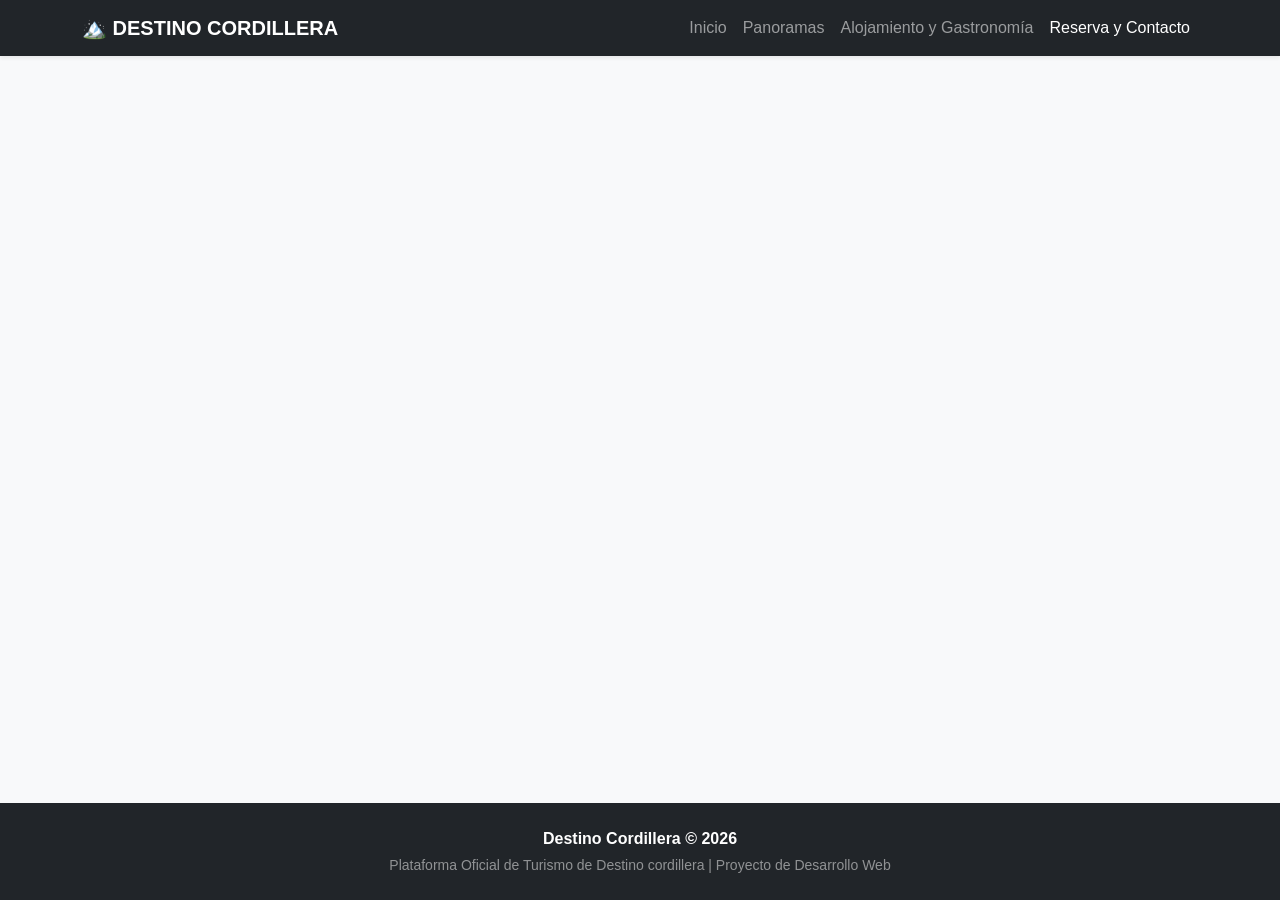
==== contacto.html @ 9ed07851 "Creación de la estructura de atencion y reservas" ====
<!DOCTYPE html>
<html lang="es">
<head>
  <meta charset="UTF-8">
  <meta name="viewport" content="width=device-width, initial-scale=1.0">
  <title>Reserva y Contacto - Destino Cordillera</title>
  <link href="https://cdn.jsdelivr.net/npm/bootstrap@5.3.3/dist/css/bootstrap.min.css" rel="stylesheet">
  <link rel="stylesheet" href="css/styles.css">
</head>
<body class="d-flex flex-column min-vh-100 bg-light">

  <header>
    <nav class="navbar navbar-expand-lg navbar-dark bg-dark shadow-sm">
      <div class="container">
        <a class="navbar-brand fw-bold text-uppercase tracking-wide" href="index.html">🏔️ Destino Cordillera</a>
        <button class="navbar-toggler" type="button" data-bs-toggle="collapse" data-bs-target="#menuNavegacion">
          <span class="navbar-toggler-icon"></span>
        </button>
        <div class="collapse navbar-collapse" id="menuNavegacion">
          <ul class="navbar-nav ms-auto">
            <li class="nav-item"><a class="nav-link" href="index.html">Inicio</a></li>
            <li class="nav-item"><a class="nav-link" href="panoramas.html">Panoramas</a></li>
            <li class="nav-item"><a class="nav-link" href="servicios.html">Alojamiento y Gastronomía</a></li>
            <li class="nav-item"><a class="nav-link active" href="contacto.html">Reserva y Contacto</a></li>
          </ul>
        </div>
      </div>
    </nav>
  </header>

  <main class="flex-grow-1">
    <!-- El formulario irá aquí en el segundo commit -->
  </main>

  <footer class="bg-dark text-white py-4 mt-auto">
    <div class="container text-center">
      <p class="fw-bold mb-1">Destino Cordillera &copy; 2026</p>
      <p class="small text-white-50 mb-0">Plataforma Oficial de Turismo de Destino cordillera | Proyecto de Desarrollo Web</p>
    </div>
  </footer>

  <script src="https://cdn.jsdelivr.net/npm/bootstrap@5.3.3/dist/js/bootstrap.bundle.min.js"></script>
</body>
</html>
---- css/styles.css ----
/* Estilos Generales - Destino Cordillera */
:root {
  --color-primario: #1e3a8a;
  --color-secundario: #0d9488;
  --color-fondo: #f8fafc;
  --color-texto: #1e293b;
}

body {
  font-family: 'Segoe UI', Tahoma, Geneva, Verdana, sans-serif;
  background-color: var(--color-fondo);
  color: var(--color-texto);
  margin: 0;
}
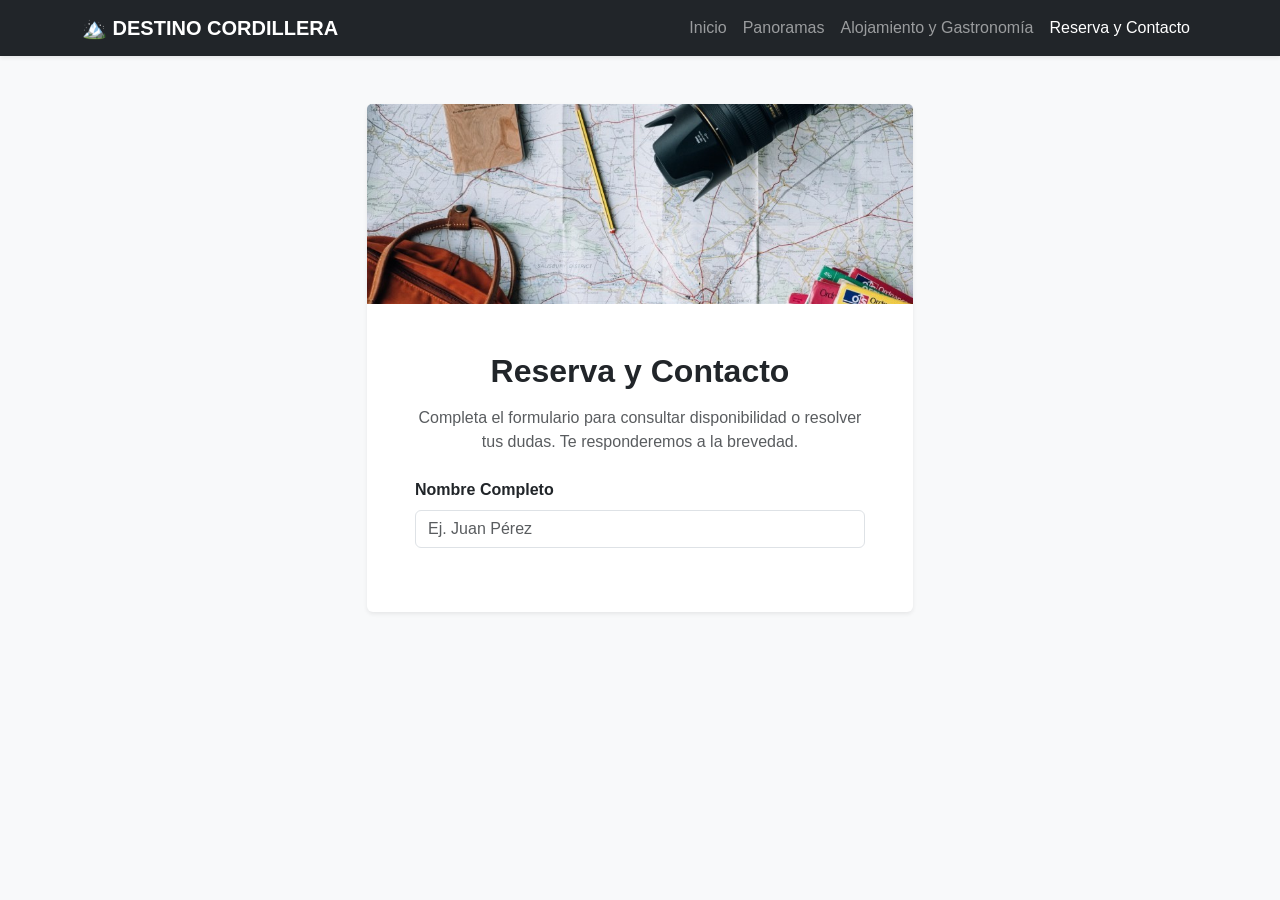
==== commit 70dee35f: "Creación de el bloque para ingresar nombre Added a contact form with input for full name." ====
--- a/contacto.html
+++ b/contacto.html
@@ -28,17 +28,30 @@
     </nav>
   </header>
 
-  <main class="flex-grow-1">
-    <!-- El formulario irá aquí en el segundo commit -->
+  <main class="flex-grow-1 py-5">
+    <div class="container">
+      <div class="row justify-content-center">
+        <div class="col-md-8 col-lg-6">
+          <div class="card shadow-sm border-0">
+            
+            <img src="img/atencion.jpg" class="card-img-top" alt="Atención y Reservas" style="height: 200px; object-fit: cover;">
+            
+            <div class="card-body p-4 p-md-5">
+              <h1 class="fw-bold mb-3 text-center h2">Reserva y Contacto</h1>
+              <p class="text-muted text-center mb-4">Completa el formulario para consultar disponibilidad o resolver tus dudas. Te responderemos a la brevedad.</p>
+              
+              <form>
+                <div class="mb-3">
+                  <label for="nombre" class="form-label fw-bold">Nombre Completo</label>
+                  <input type="text" class="form-control" id="nombre" placeholder="Ej. Juan Pérez" required>
+                </div>
+              </form>
+
+            </div>
+          </div>
+        </div>
+      </div>
+    </div>
   </main>
-
-  <footer class="bg-dark text-white py-4 mt-auto">
-    <div class="container text-center">
-      <p class="fw-bold mb-1">Destino Cordillera &copy; 2026</p>
-      <p class="small text-white-50 mb-0">Plataforma Oficial de Turismo de Destino cordillera | Proyecto de Desarrollo Web</p>
-    </div>
-  </footer>
-
-  <script src="https://cdn.jsdelivr.net/npm/bootstrap@5.3.3/dist/js/bootstrap.bundle.min.js"></script>
 </body>
 </html>
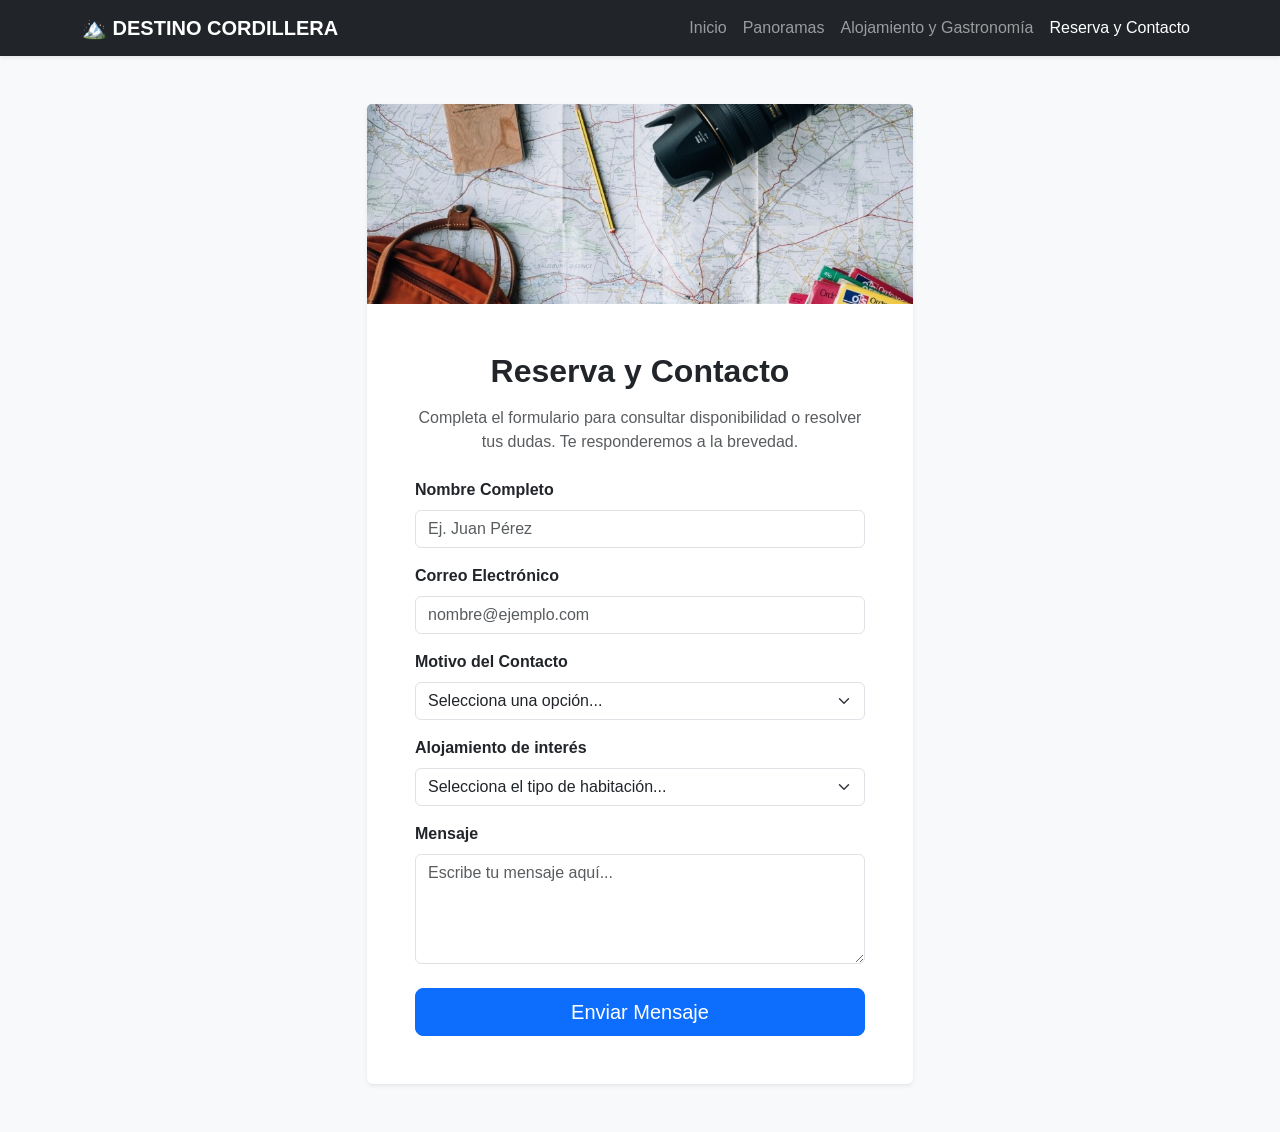
==== commit 497cb15e: "Creación de más bloques  Se creo  ingresar correo electronico, selección del alojamiento ,el motivo " ====
--- a/contacto.html
+++ b/contacto.html
@@ -46,7 +46,44 @@
                   <input type="text" class="form-control" id="nombre" placeholder="Ej. Juan Pérez" required>
                 </div>
               </form>
+<!-- Segundo campo: Correo Electrónico -->
+                <div class="mb-3">
+                  <label for="email" class="form-label fw-bold">Correo Electrónico</label>
+                  <input type="email" class="form-control" id="email" placeholder="nombre@ejemplo.com" required>
+                </div>
 
+                <!-- Tercer campo: Menú desplegable para el Motivo -->
+                <div class="mb-3">
+                  <label for="motivo" class="form-label fw-bold">Motivo del Contacto</label>
+                  <select class="form-select" id="motivo" required>
+                    <option value="">Selecciona una opción...</option>
+                    <option value="reserva">Reserva de Alojamiento</option>
+                    <option value="tour">Consulta de Panoramas</option>
+                    <option value="duda">Duda General</option>
+                  </select>
+                </div>
+
+                <!-- NUEVO CAMPO: Selección de Alojamiento -->
+                <div class="mb-3">
+                  <label for="habitacion" class="form-label fw-bold">Alojamiento de interés</label>
+                  <select class="form-select" id="habitacion" required>
+                    <option value="">Selecciona el tipo de habitación...</option>
+                    <option value="premium">Refugio Cordillera Premium - Desde $180.000/noche</option>
+                    <option value="estandar">Cabañas Valle Cordillerano - Desde $90.000/noche</option>
+                    <option value="economico">Hostal Los Pinos - Desde $35.000/noche</option>
+                  </select>
+                </div>
+                
+                <!-- Cuarto campo: Área de texto para el Mensaje -->
+                <div class="mb-4">
+                  <label for="mensaje" class="form-label fw-bold">Mensaje</label>
+                  <textarea class="form-control" id="mensaje" rows="4" placeholder="Escribe tu mensaje aquí..." required></textarea>
+                </div>
+                
+                <!-- Botón de Envío -->
+                <div class="d-grid">
+                  <button type="submit" class="btn btn-primary btn-lg">Enviar Mensaje</button>
+                </div>
             </div>
           </div>
         </div>
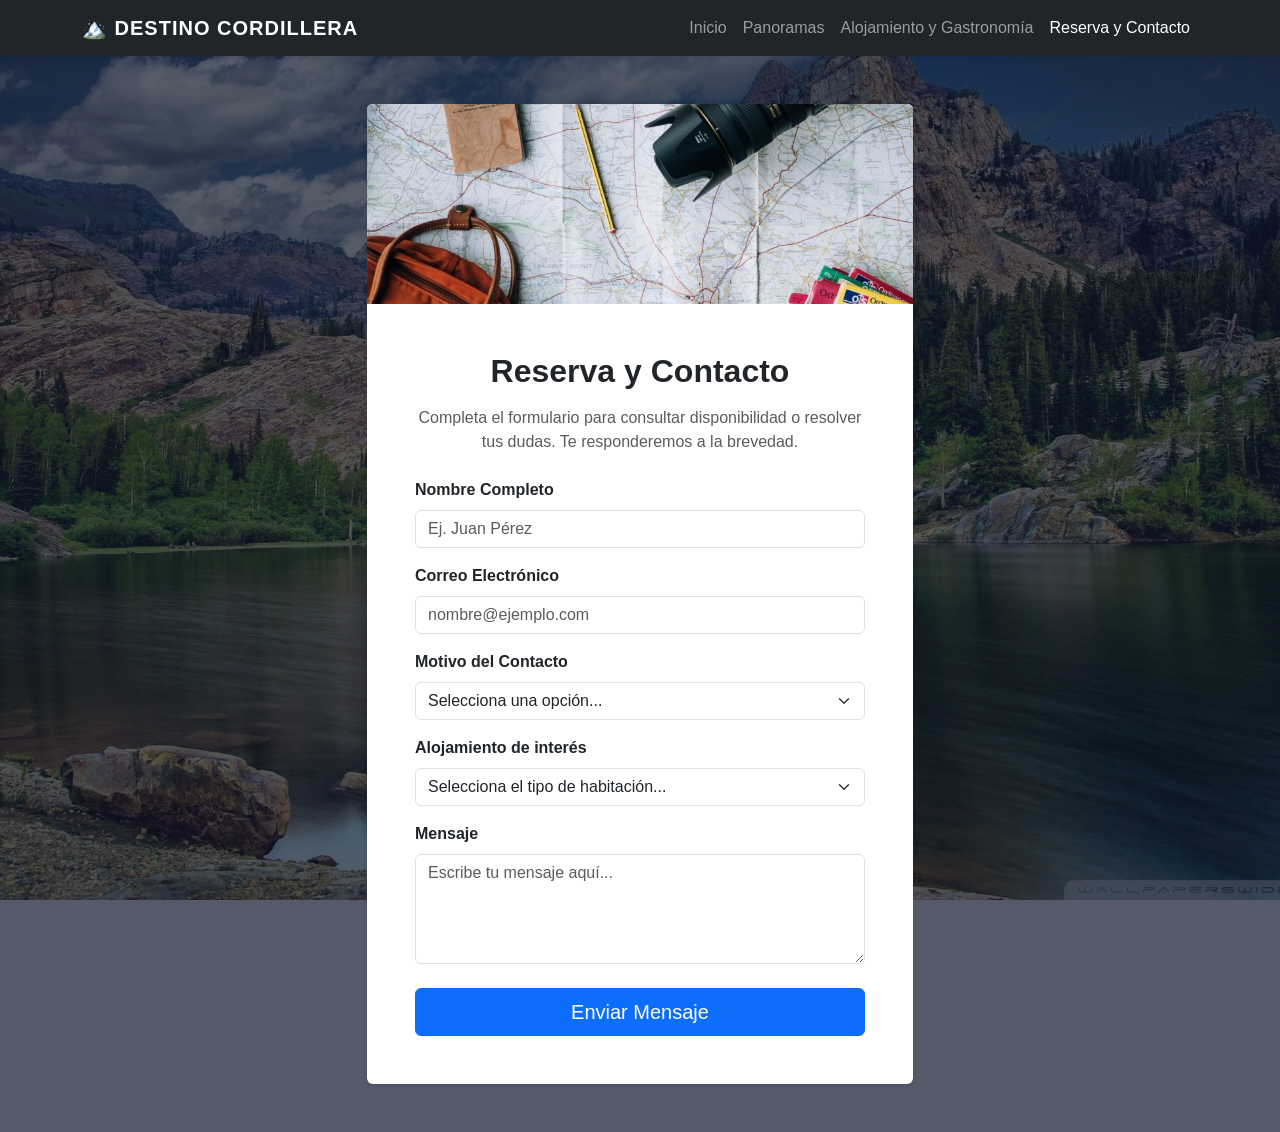
==== commit 99fa2a83: "Modificación del fondo" ====
--- a/contacto.html
+++ b/contacto.html
@@ -28,7 +28,7 @@
     </nav>
   </header>
 
-  <main class="flex-grow-1 py-5">
+  <main class="flex-grow-1 py-5"style="background: linear-gradient(rgba(15, 23, 42, 0.7), rgba(15, 23, 42, 0.7)), url('img/fondito.jpg') center/cover no-repeat fixed;">
     <div class="container">
       <div class="row justify-content-center">
         <div class="col-md-8 col-lg-6">
@@ -46,13 +46,13 @@
                   <input type="text" class="form-control" id="nombre" placeholder="Ej. Juan Pérez" required>
                 </div>
               </form>
-<!-- Segundo campo: Correo Electrónico -->
+  <!-- Correo Electrónico -->
                 <div class="mb-3">
                   <label for="email" class="form-label fw-bold">Correo Electrónico</label>
                   <input type="email" class="form-control" id="email" placeholder="nombre@ejemplo.com" required>
                 </div>
 
-                <!-- Tercer campo: Menú desplegable para el Motivo -->
+                <!-- Motivo de el contacto -->
                 <div class="mb-3">
                   <label for="motivo" class="form-label fw-bold">Motivo del Contacto</label>
                   <select class="form-select" id="motivo" required>
@@ -63,7 +63,7 @@
                   </select>
                 </div>
 
-                <!-- NUEVO CAMPO: Selección de Alojamiento -->
+                <!-- Alojamiento -->
                 <div class="mb-3">
                   <label for="habitacion" class="form-label fw-bold">Alojamiento de interés</label>
                   <select class="form-select" id="habitacion" required>
@@ -74,12 +74,11 @@
                   </select>
                 </div>
                 
-                <!-- Cuarto campo: Área de texto para el Mensaje -->
+                <!--  Mensaje -->
                 <div class="mb-4">
                   <label for="mensaje" class="form-label fw-bold">Mensaje</label>
                   <textarea class="form-control" id="mensaje" rows="4" placeholder="Escribe tu mensaje aquí..." required></textarea>
                 </div>
-                
                 <!-- Botón de Envío -->
                 <div class="d-grid">
                   <button type="submit" class="btn btn-primary btn-lg">Enviar Mensaje</button>
--- a/css/styles.css
+++ b/css/styles.css
@@ -12,3 +12,22 @@
   color: var(--color-texto);
   margin: 0;
 }
+
+/* Espaciado del logo en el navbar */
+.tracking-wide {
+  letter-spacing: 1px;
+}
+
+/* Animacion simple al pasar el mouse por las cards */
+.card {
+  transition: 0.3s;
+}
+
+.card:hover {
+  transform: translateY(-4px);
+}
+
+/* Redondear un poco los botones */
+.btn {
+  border-radius: 6px;
+}
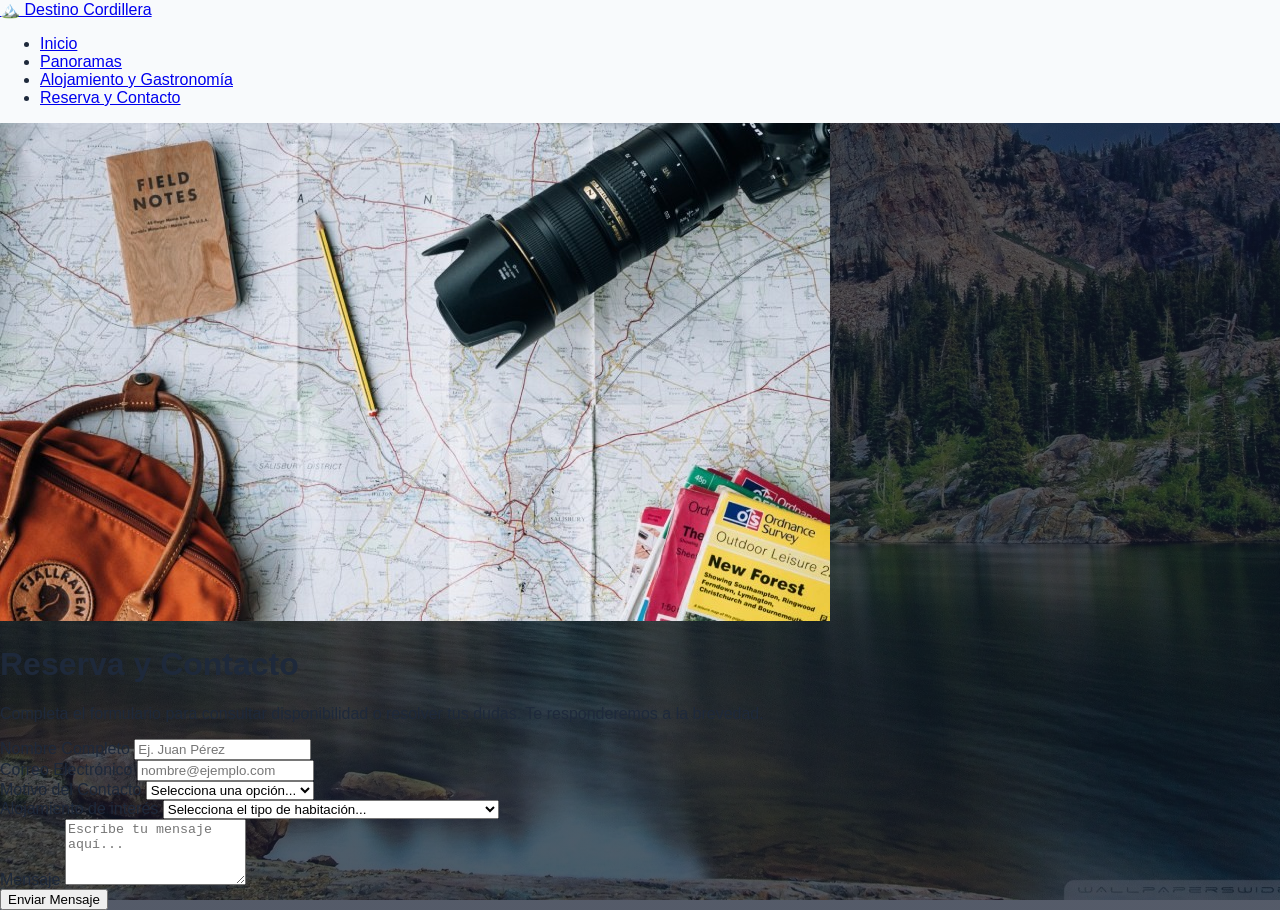
==== commit 18274f70: "Bookstrap -> Css Se cambio el codigo de Bookstrap a Css" ====
--- a/contacto.html
+++ b/contacto.html
@@ -4,90 +4,78 @@
   <meta charset="UTF-8">
   <meta name="viewport" content="width=device-width, initial-scale=1.0">
   <title>Reserva y Contacto - Destino Cordillera</title>
-  <link href="https://cdn.jsdelivr.net/npm/bootstrap@5.3.3/dist/css/bootstrap.min.css" rel="stylesheet">
+  <!-- Solo se enlaza tu CSS propio -->
   <link rel="stylesheet" href="css/styles.css">
 </head>
-<body class="d-flex flex-column min-vh-100 bg-light">
+<body class="cuerpo-pagina">
 
-  <header>
-    <nav class="navbar navbar-expand-lg navbar-dark bg-dark shadow-sm">
-      <div class="container">
-        <a class="navbar-brand fw-bold text-uppercase tracking-wide" href="index.html">🏔️ Destino Cordillera</a>
-        <button class="navbar-toggler" type="button" data-bs-toggle="collapse" data-bs-target="#menuNavegacion">
-          <span class="navbar-toggler-icon"></span>
-        </button>
-        <div class="collapse navbar-collapse" id="menuNavegacion">
-          <ul class="navbar-nav ms-auto">
-            <li class="nav-item"><a class="nav-link" href="index.html">Inicio</a></li>
-            <li class="nav-item"><a class="nav-link" href="panoramas.html">Panoramas</a></li>
-            <li class="nav-item"><a class="nav-link" href="servicios.html">Alojamiento y Gastronomía</a></li>
-            <li class="nav-item"><a class="nav-link active" href="contacto.html">Reserva y Contacto</a></li>
-          </ul>
-        </div>
+  <header class="cabecera">
+    <nav class="navegacion">
+      <div class="nav-contenedor">
+        <a class="nav-logo" href="index.html">🏔️ Destino Cordillera</a>
+        <ul class="nav-enlaces">
+          <li><a href="index.html">Inicio</a></li>
+          <li><a href="panoramas.html">Panoramas</a></li>
+          <li><a href="servicios.html">Alojamiento y Gastronomía</a></li>
+          <li><a class="activo" href="contacto.html">Reserva y Contacto</a></li>
+        </ul>
       </div>
     </nav>
   </header>
 
-  <main class="flex-grow-1 py-5"style="background: linear-gradient(rgba(15, 23, 42, 0.7), rgba(15, 23, 42, 0.7)), url('img/fondito.jpg') center/cover no-repeat fixed;">
-    <div class="container">
-      <div class="row justify-content-center">
-        <div class="col-md-8 col-lg-6">
-          <div class="card shadow-sm border-0">
+  <main class="principal-contacto" style="background: linear-gradient(rgba(15, 23, 42, 0.7), rgba(15, 23, 42, 0.7)), url('img/fondito.jpg') center/cover no-repeat fixed;">
+    <div class="contenedor-formulario">
+      <div class="tarjeta-contacto">
+        
+        <img src="img/atencion.jpg" class="imagen-tarjeta" alt="Atención y Reservas">
+        
+        <div class="cuerpo-tarjeta">
+          <h1 class="titulo-formulario">Reserva y Contacto</h1>
+          <p class="descripcion-formulario">Completa el formulario para consultar disponibilidad o resolver tus dudas. Te responderemos a la brevedad.</p>
+          
+          <form class="formulario">
+            <div class="grupo-input">
+              <label for="nombre">Nombre Completo</label>
+              <input type="text" id="nombre" placeholder="Ej. Juan Pérez" required>
+            </div>
+
+            <div class="grupo-input">
+              <label for="email">Correo Electrónico</label>
+              <input type="email" id="email" placeholder="nombre@ejemplo.com" required>
+            </div>
+
+            <div class="grupo-input">
+              <label for="motivo">Motivo del Contacto</label>
+              <select id="motivo" required>
+                <option value="">Selecciona una opción...</option>
+                <option value="reserva">Reserva de Alojamiento</option>
+                <option value="tour">Consulta de Panoramas</option>
+                <option value="duda">Duda General</option>
+              </select>
+            </div>
+
+            <div class="grupo-input">
+              <label for="habitacion">Alojamiento de interés</label>
+              <select id="habitacion" required>
+                <option value="">Selecciona el tipo de habitación...</option>
+                <option value="premium">Refugio Cordillera Premium - Desde $180.000/noche</option>
+                <option value="estandar">Cabañas Valle Cordillerano - Desde $90.000/noche</option>
+                <option value="economico">Hostal Los Pinos - Desde $35.000/noche</option>
+              </select>
+            </div>
             
-            <img src="img/atencion.jpg" class="card-img-top" alt="Atención y Reservas" style="height: 200px; object-fit: cover;">
+            <div class="grupo-input">
+              <label for="mensaje">Mensaje</label>
+              <textarea id="mensaje" rows="4" placeholder="Escribe tu mensaje aquí..." required></textarea>
+            </div>
             
-            <div class="card-body p-4 p-md-5">
-              <h1 class="fw-bold mb-3 text-center h2">Reserva y Contacto</h1>
-              <p class="text-muted text-center mb-4">Completa el formulario para consultar disponibilidad o resolver tus dudas. Te responderemos a la brevedad.</p>
-              
-              <form>
-                <div class="mb-3">
-                  <label for="nombre" class="form-label fw-bold">Nombre Completo</label>
-                  <input type="text" class="form-control" id="nombre" placeholder="Ej. Juan Pérez" required>
-                </div>
-              </form>
-  <!-- Correo Electrónico -->
-                <div class="mb-3">
-                  <label for="email" class="form-label fw-bold">Correo Electrónico</label>
-                  <input type="email" class="form-control" id="email" placeholder="nombre@ejemplo.com" required>
-                </div>
-
-                <!-- Motivo de el contacto -->
-                <div class="mb-3">
-                  <label for="motivo" class="form-label fw-bold">Motivo del Contacto</label>
-                  <select class="form-select" id="motivo" required>
-                    <option value="">Selecciona una opción...</option>
-                    <option value="reserva">Reserva de Alojamiento</option>
-                    <option value="tour">Consulta de Panoramas</option>
-                    <option value="duda">Duda General</option>
-                  </select>
-                </div>
-
-                <!-- Alojamiento -->
-                <div class="mb-3">
-                  <label for="habitacion" class="form-label fw-bold">Alojamiento de interés</label>
-                  <select class="form-select" id="habitacion" required>
-                    <option value="">Selecciona el tipo de habitación...</option>
-                    <option value="premium">Refugio Cordillera Premium - Desde $180.000/noche</option>
-                    <option value="estandar">Cabañas Valle Cordillerano - Desde $90.000/noche</option>
-                    <option value="economico">Hostal Los Pinos - Desde $35.000/noche</option>
-                  </select>
-                </div>
-                
-                <!--  Mensaje -->
-                <div class="mb-4">
-                  <label for="mensaje" class="form-label fw-bold">Mensaje</label>
-                  <textarea class="form-control" id="mensaje" rows="4" placeholder="Escribe tu mensaje aquí..." required></textarea>
-                </div>
-                <!-- Botón de Envío -->
-                <div class="d-grid">
-                  <button type="submit" class="btn btn-primary btn-lg">Enviar Mensaje</button>
-                </div>
-            </div>
-          </div>
+            <!-- El botón debe estar dentro de la etiqueta form -->
+            <button type="submit" class="btn-enviar">Enviar Mensaje</button>
+          </form>
         </div>
       </div>
     </div>
   </main>
+
 </body>
 </html>
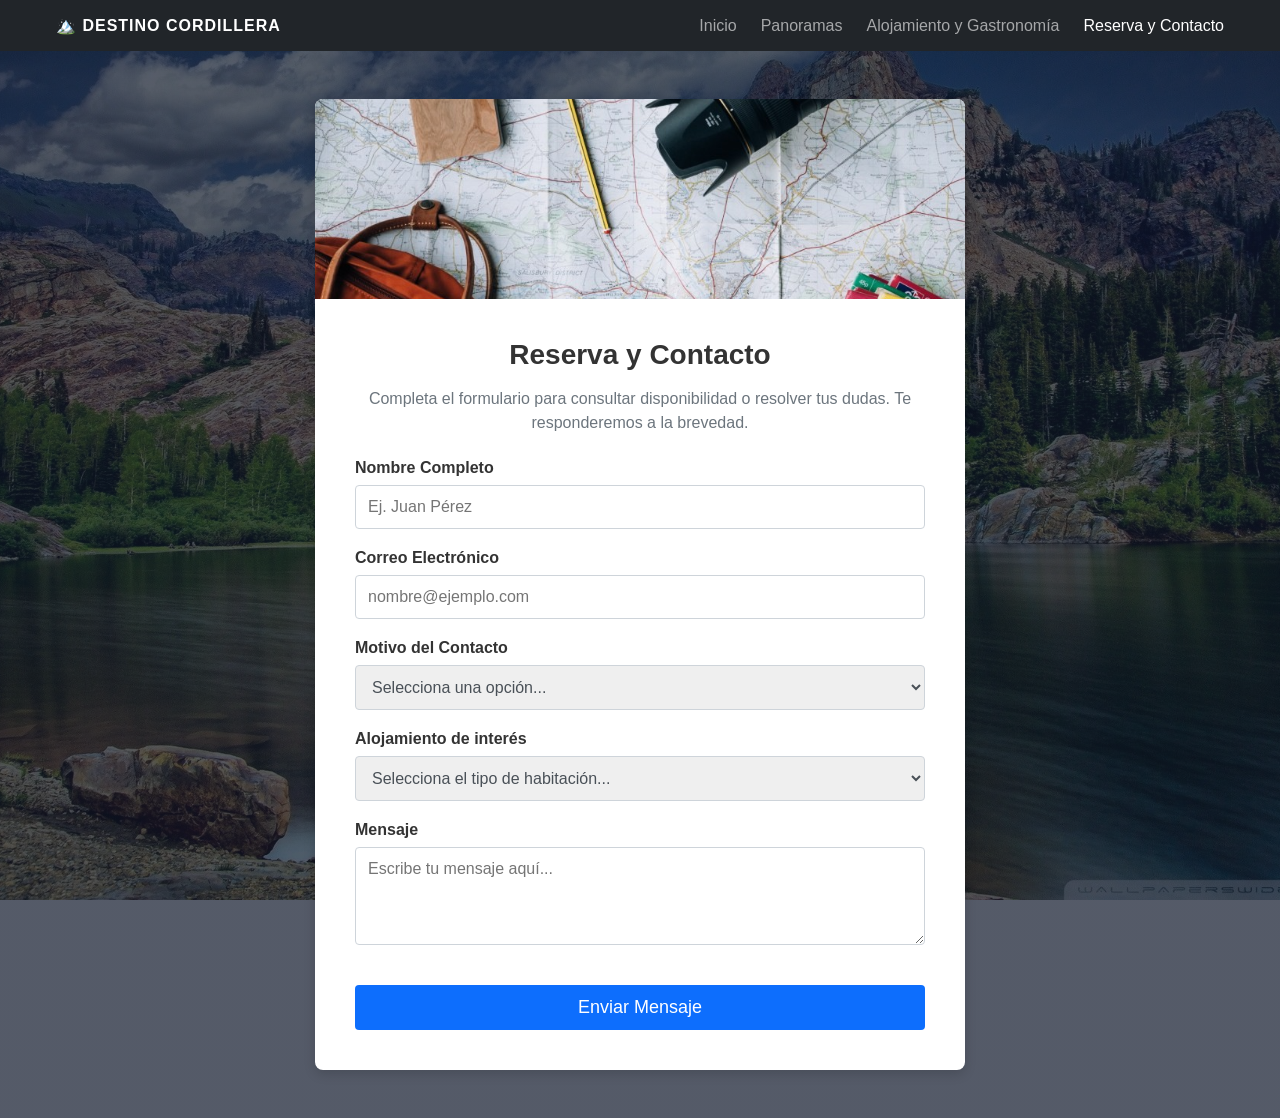
==== commit b66efa59: "modificación en  alojamiento Se modifico alojamiento para que los que solo quieren consultar no teng" ====
--- a/contacto.html
+++ b/contacto.html
@@ -58,6 +58,7 @@
               <label for="habitacion">Alojamiento de interés</label>
               <select id="habitacion" required>
                 <option value="">Selecciona el tipo de habitación...</option>
+                <option value="">Solo Consulta(No alojamiento)</option>
                 <option value="premium">Refugio Cordillera Premium - Desde $180.000/noche</option>
                 <option value="estandar">Cabañas Valle Cordillerano - Desde $90.000/noche</option>
                 <option value="economico">Hostal Los Pinos - Desde $35.000/noche</option>
--- a/css/styles.css
+++ b/css/styles.css
@@ -30,4 +30,143 @@
 /* Redondear un poco los botones */
 .btn {
   border-radius: 6px;
-}+}
+/* Reseteo básico y tipografía */
+* {
+  box-sizing: border-box;
+  margin: 0;
+  padding: 0;
+  font-family: Arial, sans-serif;
+}
+
+.cuerpo-pagina {
+  display: flex;
+  flex-direction: column;
+  min-height: 100vh;
+  background-color: #f8f9fa;
+}
+
+/* Barra de Navegación */
+.cabecera {
+  background-color: #212529;
+  padding: 1rem 0;
+  box-shadow: 0 4px 6px rgba(0,0,0,0.1);
+}
+.nav-contenedor {
+  max-width: 1200px;
+  margin: 0 auto;
+  display: flex;
+  justify-content: space-between;
+  align-items: center;
+  padding: 0 1rem;
+}
+.nav-logo {
+  color: white;
+  text-decoration: none;
+  font-weight: bold;
+  text-transform: uppercase;
+  letter-spacing: 1px;
+}
+.nav-enlaces {
+  list-style: none;
+  display: flex;
+  gap: 1.5rem;
+}
+.nav-enlaces a {
+  color: rgba(255,255,255,0.6);
+  text-decoration: none;
+  transition: color 0.3s;
+}
+.nav-enlaces a.activo, .nav-enlaces a:hover {
+  color: white;
+}
+
+/* Estructura Principal y Centrado */
+.principal-contacto {
+  flex-grow: 1;
+  padding: 3rem 1rem;
+  display: flex;
+  justify-content: center;
+  align-items: center;
+}
+.contenedor-formulario {
+  width: 100%;
+  max-width: 650px;
+}
+
+/* Tarjeta del Formulario */
+.tarjeta-contacto {
+  background: white;
+  border-radius: 8px;
+  overflow: hidden;
+  box-shadow: 0 4px 12px rgba(0,0,0,0.15);
+}
+.imagen-tarjeta {
+  width: 100%;
+  height: 200px;
+  object-fit: cover;
+  display: block;
+}
+.cuerpo-tarjeta {
+  padding: 2.5rem;
+}
+
+/* Textos */
+.titulo-formulario {
+  text-align: center;
+  margin-bottom: 1rem;
+  font-size: 1.75rem;
+  color: #333;
+}
+.descripcion-formulario {
+  text-align: center;
+  color: #6c757d;
+  margin-bottom: 1.5rem;
+  line-height: 1.5;
+}
+
+/* Campos del Formulario */
+.grupo-input {
+  margin-bottom: 1.25rem;
+}
+.grupo-input label {
+  display: block;
+  font-weight: bold;
+  margin-bottom: 0.5rem;
+  color: #333;
+}
+.grupo-input input,
+.grupo-input select,
+.grupo-input textarea {
+  width: 100%;
+  padding: 0.75rem;
+  border: 1px solid #ced4da;
+  border-radius: 4px;
+  font-size: 1rem;
+  color: #495057;
+  transition: border-color 0.15s ease-in-out, box-shadow 0.15s ease-in-out;
+}
+.grupo-input input:focus,
+.grupo-input select:focus,
+.grupo-input textarea:focus {
+  outline: none;
+  border-color: #86b7fe;
+  box-shadow: 0 0 0 4px rgba(13,110,253,0.25);
+}
+
+/* Botón */
+.btn-enviar {
+  width: 100%;
+  padding: 0.75rem;
+  background-color: #0d6efd;
+  color: white;
+  border: none;
+  border-radius: 4px;
+  font-size: 1.125rem;
+  cursor: pointer;
+  margin-top: 1rem;
+  transition: background-color 0.2s;
+}
+.btn-enviar:hover {
+  background-color: #0b5ed7;
+}
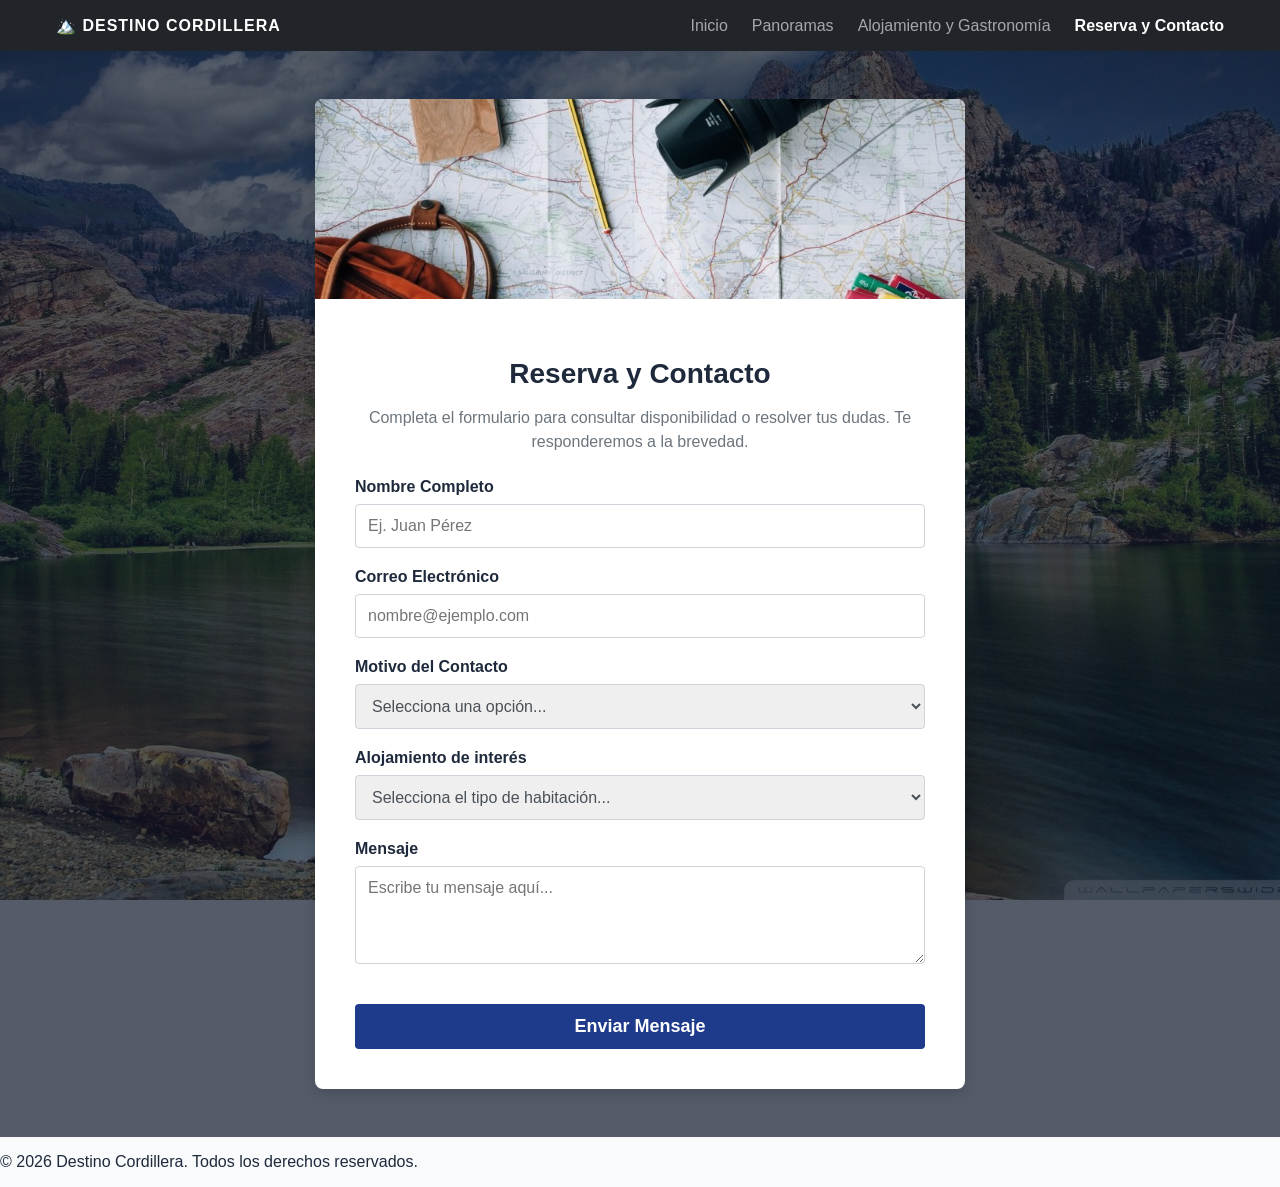
==== commit 33fad3f1: "Pie de pagina Se agrego el footer" ====
--- a/contacto.html
+++ b/contacto.html
@@ -58,7 +58,7 @@
               <label for="habitacion">Alojamiento de interés</label>
               <select id="habitacion" required>
                 <option value="">Selecciona el tipo de habitación...</option>
-                <option value="">Solo Consulta(No alojamiento)</option>
+                <option value="">Solo Consulta (No Alojamiento)</option>
                 <option value="premium">Refugio Cordillera Premium - Desde $180.000/noche</option>
                 <option value="estandar">Cabañas Valle Cordillerano - Desde $90.000/noche</option>
                 <option value="economico">Hostal Los Pinos - Desde $35.000/noche</option>
@@ -77,6 +77,8 @@
       </div>
     </div>
   </main>
-
+<footer class="pie-pagina">
+    <p>&copy; 2026 Destino Cordillera. Todos los derechos reservados.</p>
+  </footer>
 </body>
 </html>
--- a/css/styles.css
+++ b/css/styles.css
@@ -4,6 +4,10 @@
   --color-secundario: #0d9488;
   --color-fondo: #f8fafc;
   --color-texto: #1e293b;
+}
+
+*, *::before, *::after {
+  box-sizing: border-box;
 }
 
 body {
@@ -31,19 +35,16 @@
 .btn {
   border-radius: 6px;
 }
-/* Reseteo básico y tipografía */
-* {
-  box-sizing: border-box;
-  margin: 0;
-  padding: 0;
-  font-family: Arial, sans-serif;
-}
+
+/* ================================================= */
+/* ESTILOS PROPIOS: PAGINA CONTACTO (SIN BOOTSTRAP)  */
+/* ================================================= */
 
 .cuerpo-pagina {
   display: flex;
   flex-direction: column;
   min-height: 100vh;
-  background-color: #f8f9fa;
+  background-color: var(--color-fondo);
 }
 
 /* Barra de Navegación */
@@ -52,6 +53,7 @@
   padding: 1rem 0;
   box-shadow: 0 4px 6px rgba(0,0,0,0.1);
 }
+
 .nav-contenedor {
   max-width: 1200px;
   margin: 0 auto;
@@ -60,6 +62,7 @@
   align-items: center;
   padding: 0 1rem;
 }
+
 .nav-logo {
   color: white;
   text-decoration: none;
@@ -67,18 +70,25 @@
   text-transform: uppercase;
   letter-spacing: 1px;
 }
+
 .nav-enlaces {
   list-style: none;
   display: flex;
   gap: 1.5rem;
+  margin: 0;
+  padding: 0;
 }
+
 .nav-enlaces a {
   color: rgba(255,255,255,0.6);
   text-decoration: none;
   transition: color 0.3s;
 }
-.nav-enlaces a.activo, .nav-enlaces a:hover {
+
+.nav-enlaces a.activo, 
+.nav-enlaces a:hover {
   color: white;
+  font-weight: bold;
 }
 
 /* Estructura Principal y Centrado */
@@ -89,6 +99,7 @@
   justify-content: center;
   align-items: center;
 }
+
 .contenedor-formulario {
   width: 100%;
   max-width: 650px;
@@ -101,12 +112,14 @@
   overflow: hidden;
   box-shadow: 0 4px 12px rgba(0,0,0,0.15);
 }
+
 .imagen-tarjeta {
   width: 100%;
   height: 200px;
   object-fit: cover;
   display: block;
 }
+
 .cuerpo-tarjeta {
   padding: 2.5rem;
 }
@@ -116,8 +129,9 @@
   text-align: center;
   margin-bottom: 1rem;
   font-size: 1.75rem;
-  color: #333;
+  color: var(--color-texto);
 }
+
 .descripcion-formulario {
   text-align: center;
   color: #6c757d;
@@ -129,12 +143,14 @@
 .grupo-input {
   margin-bottom: 1.25rem;
 }
+
 .grupo-input label {
   display: block;
   font-weight: bold;
   margin-bottom: 0.5rem;
-  color: #333;
+  color: var(--color-texto);
 }
+
 .grupo-input input,
 .grupo-input select,
 .grupo-input textarea {
@@ -144,8 +160,10 @@
   border-radius: 4px;
   font-size: 1rem;
   color: #495057;
+  font-family: inherit;
   transition: border-color 0.15s ease-in-out, box-shadow 0.15s ease-in-out;
 }
+
 .grupo-input input:focus,
 .grupo-input select:focus,
 .grupo-input textarea:focus {
@@ -158,15 +176,17 @@
 .btn-enviar {
   width: 100%;
   padding: 0.75rem;
-  background-color: #0d6efd;
+  background-color: var(--color-primario);
   color: white;
   border: none;
   border-radius: 4px;
   font-size: 1.125rem;
+  font-weight: bold;
   cursor: pointer;
   margin-top: 1rem;
   transition: background-color 0.2s;
 }
+
 .btn-enviar:hover {
-  background-color: #0b5ed7;
+  background-color: #172554;
 }
